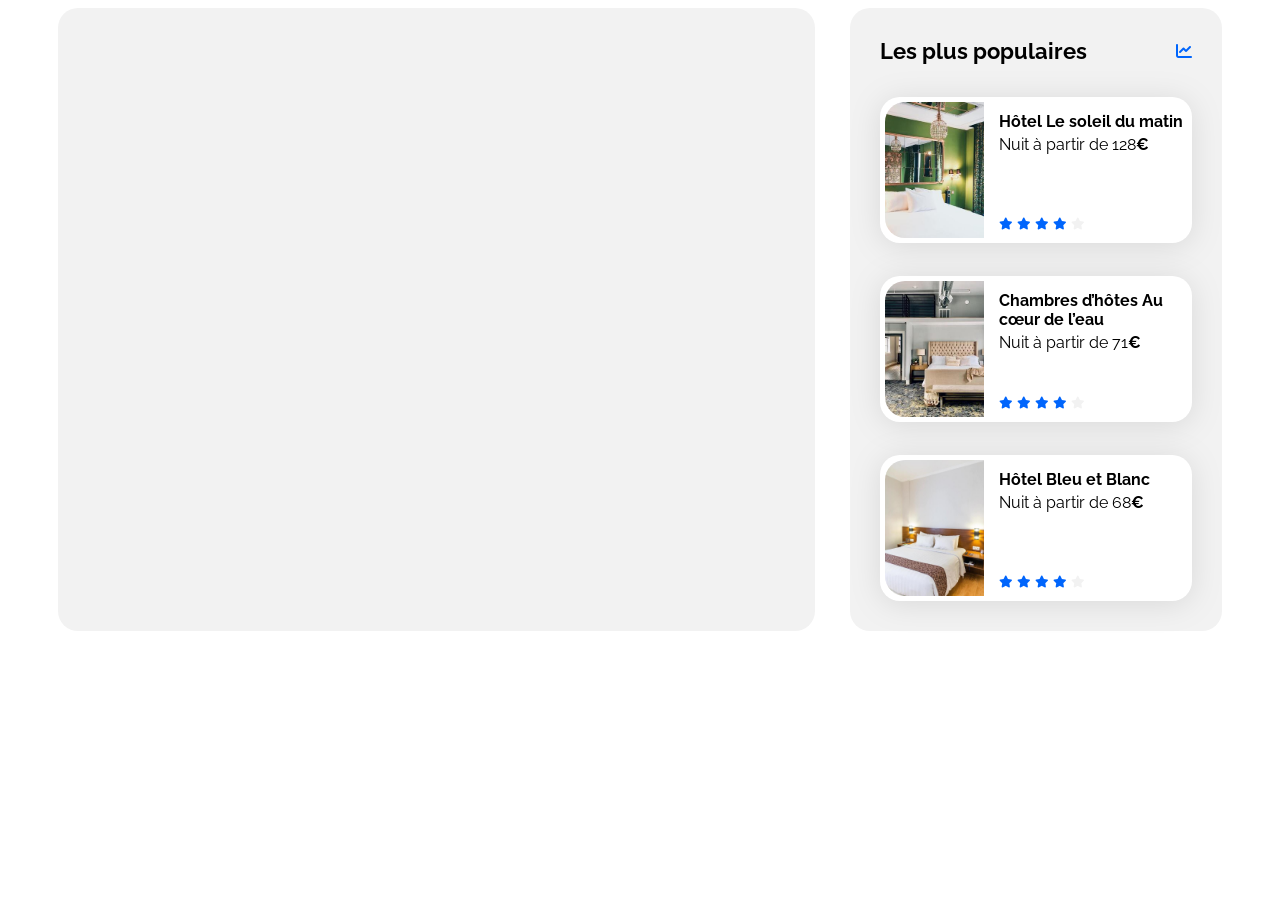
==== index.html @ f6f57bc3 "Premier commit booki" ====
<!DOCTYPE html>
<html lang="fr">

<head>
    <meta charset="UTF-8">
    <meta name="viewport" content="width=device-width, initial-scale=1.0">
    <title>Booki</title>
    <link rel="preconnect" href="https://fonts.googleapis.com">
    <link rel="preconnect" href="https://fonts.gstatic.com" crossorigin>
    <link href="https://fonts.googleapis.com/css2?family=Raleway:wght@400;500;700&display=swap" rel="stylesheet">
    <link rel="stylesheet" href="https://cdnjs.cloudflare.com/ajax/libs/font-awesome/6.2.1/css/all.min.css"
        integrity="sha512-MV7K8+y+gLIBoVD59lQIYicR65iaqukzvf/nwasF0nqhPay5w/9lJmVM2hMDcnK1OnMGCdVK+iQrJ7lzPJQd1w=="
        crossorigin="anonymous" referrerpolicy="no-referrer" />
    <link rel="stylesheet" href="./css/style.css">
</head>

<body>
    <div class="main-container">
        <header></header>
        <main>
            <div class="hebergements-and-populaires">
                <section class="hebergements">

                </section>
                <section class="populaires">
                    <div class="populaires-title">
                        <h2 class="section-title">Les plus populaires</h2>
                        <i class="fa-solid fa-chart-line" aria-hidden="true"></i>
                    </div>
                    <div class="populaires-cards">
                        <a href="#">
                            <article class="card">
                                <img src="./images/hebergements/emile-guillemot.jpg" alt="Image de la chambre d'hôtel montrant un lit">
                                <div class="card-content">
                                    <div class="card-txt">
                                        <h3 class="card-title">Hôtel Le soleil du matin</h3>
                                        <p class="card-subtitle">Nuit à partir de 128<span class="euro">€</span></p>
                                    </div>
                                    <div class="card-rating">
                                        <i class="fa-xs fa-solid fa-star" aria-hidden="true"></i>
                                        <i class="fa-xs fa-solid fa-star" aria-hidden="true"></i>
                                        <i class="fa-xs fa-solid fa-star" aria-hidden="true"></i>
                                        <i class="fa-xs fa-solid fa-star" aria-hidden="true"></i>
                                        <i class="fa-xs fa-solid fa-star neutral-star" aria-hidden="true"></i>
                                        <span class="sr-only">Note de 4 sur 5</span>
                                    </div>
                                </div>
                            </article>
                        </a>
                        <a href="#">
                            <article class="card">
                                <img src="./images/hebergements/aw-creative.jpg" alt="Image de la chambre d'hôtel montrant un lit">
                                <div class="card-content">
                                    <div class="card-txt">
                                        <h3 class="card-title">Chambres d’hôtes Au cœur de l’eau</h3>
                                        <p class="card-subtitle">Nuit à partir de 71<span class="euro">€</span></p>
                                    </div>
                                    <div class="card-rating">
                                        <i class="fa-xs fa-solid fa-star" aria-hidden="true"></i>
                                        <i class="fa-xs fa-solid fa-star" aria-hidden="true"></i>
                                        <i class="fa-xs fa-solid fa-star" aria-hidden="true"></i>
                                        <i class="fa-xs fa-solid fa-star" aria-hidden="true"></i>
                                        <i class="fa-xs fa-solid fa-star neutral-star" aria-hidden="true"></i>
                                        <span class="sr-only">Note de 4 sur 5</span>
                                    </div>
                                </div>
                            </article>
                        </a>
                        <a href="#">
                            <article class="card">
                                <img src="./images/hebergements/febrian-zakaria2.jpg" alt="Image de la chambre d'hôtel montrant un lit">
                                <div class="card-content">
                                    <div class="card-txt">
                                        <h3 class="card-title">Hôtel Bleu et Blanc</h3>
                                        <p class="card-subtitle">Nuit à partir de 68<span class="euro">€</span></p>
                                    </div>
                                    <div class="card-rating">
                                        <i class="fa-xs fa-solid fa-star" aria-hidden="true"></i>
                                        <i class="fa-xs fa-solid fa-star" aria-hidden="true"></i>
                                        <i class="fa-xs fa-solid fa-star" aria-hidden="true"></i>
                                        <i class="fa-xs fa-solid fa-star" aria-hidden="true"></i>
                                        <i class="fa-xs fa-solid fa-star neutral-star" aria-hidden="true"></i>
                                        <span class="sr-only">Note de 4 sur 5</span>
                                    </div>
                                </div>
                            </article>
                        </a>
                    </div>
                </section>
            </div>
        </main>
        <footer></footer>
    </div>
</body>

</html>
---- css/style.css ----
/****** General ***********/
* {
    font-family: 'Raleway', sans-serif;
}

:root {
    --main-color: #0065FC;
    --main-bg-color: #F2F2F2;
    --filter-bg-color: #DEEBFF;
}

.fa-solid {
    color: var(--main-color);
}

body {
    display: flex;
    justify-content: center;
}

.main-container {
    width: 100%;
    max-width: 1440px;
    padding: 0 50px;
    box-sizing: border-box;
}

a {
    color: inherit;
    text-decoration: none;
}

.section-title {
    margin: 0;
    font-size: 22px;
}

.card {
    background-color: white;
    border-radius: 20px;
    padding: 5px;
    filter: drop-shadow(0px 3px 15px rgba(0, 0, 0, 0.1));
}

.card img {
    object-fit: cover;
}

.card-title {
    font-size: 16px;
}

.euro {
    font-weight: 700;
}

.neutral-star {
    color: var(--main-bg-color)
}

/****** Hebergements And Populaires ***********/
.hebergements-and-populaires {
    display: flex;
    justify-content: space-between;
}

.hebergements-and-populaires section {
    background-color: var(--main-bg-color);
    border-radius: 20px;
    padding: 30px;
    box-sizing: border-box;
}

/****** Hebergements ***********/
.hebergements {
    width: 65%;
}

/****** Populaires ***********/
.populaires {
    width: 32%;
}

.populaires-title {
    display: flex;
    justify-content: space-between;
    align-items: center;
}

.populaires-cards .card {
    display: flex;
    margin-top: 33px;
}

.populaires-cards img {
    width: 33%;
    height: 136px;
    border-top-left-radius: 20px;
    border-bottom-left-radius: 20px;
}

.populaires-cards .card-content {
    width: 67%;
    padding-left: 15px;
    display: flex;
    flex-direction: column;
    justify-content: space-between;
    box-sizing: border-box;
}

.populaires-cards .card-title {
    margin-top: 10px;
    margin-bottom: 4px;
}

.populaires-cards .card-subtitle {
    margin: 0;
}

.populaires-cards .card-rating {
    margin-bottom: 5px;
}




/* Le code ci-dessous correspond à la version responsive uniquement */

/****** Media queries ***********/
/* Medium devices (tablets, less/equal than 1024px) */
@media (max-width: 1024px) {
    .hebergements-and-populaires {
        flex-direction: column;
    }

    .hebergements {
        width: 100%;
    }

    .populaires {
        width: 100%;
        margin-top: 50px;
    }

    .populaires-cards {
        display: flex;
        flex-direction: row;
        justify-content: space-between;
    }

    .populaires-cards a {
        width: 30%;
    }

    .populaires-cards .card-title {
        font-size: 14px;
    }

    .populaires-cards .card-subtitle {
        font-size: 13px;
    }
}

/* Small devices (phones, less than 768px) */
@media (max-width: 767.98px) {
    /* ... */
}
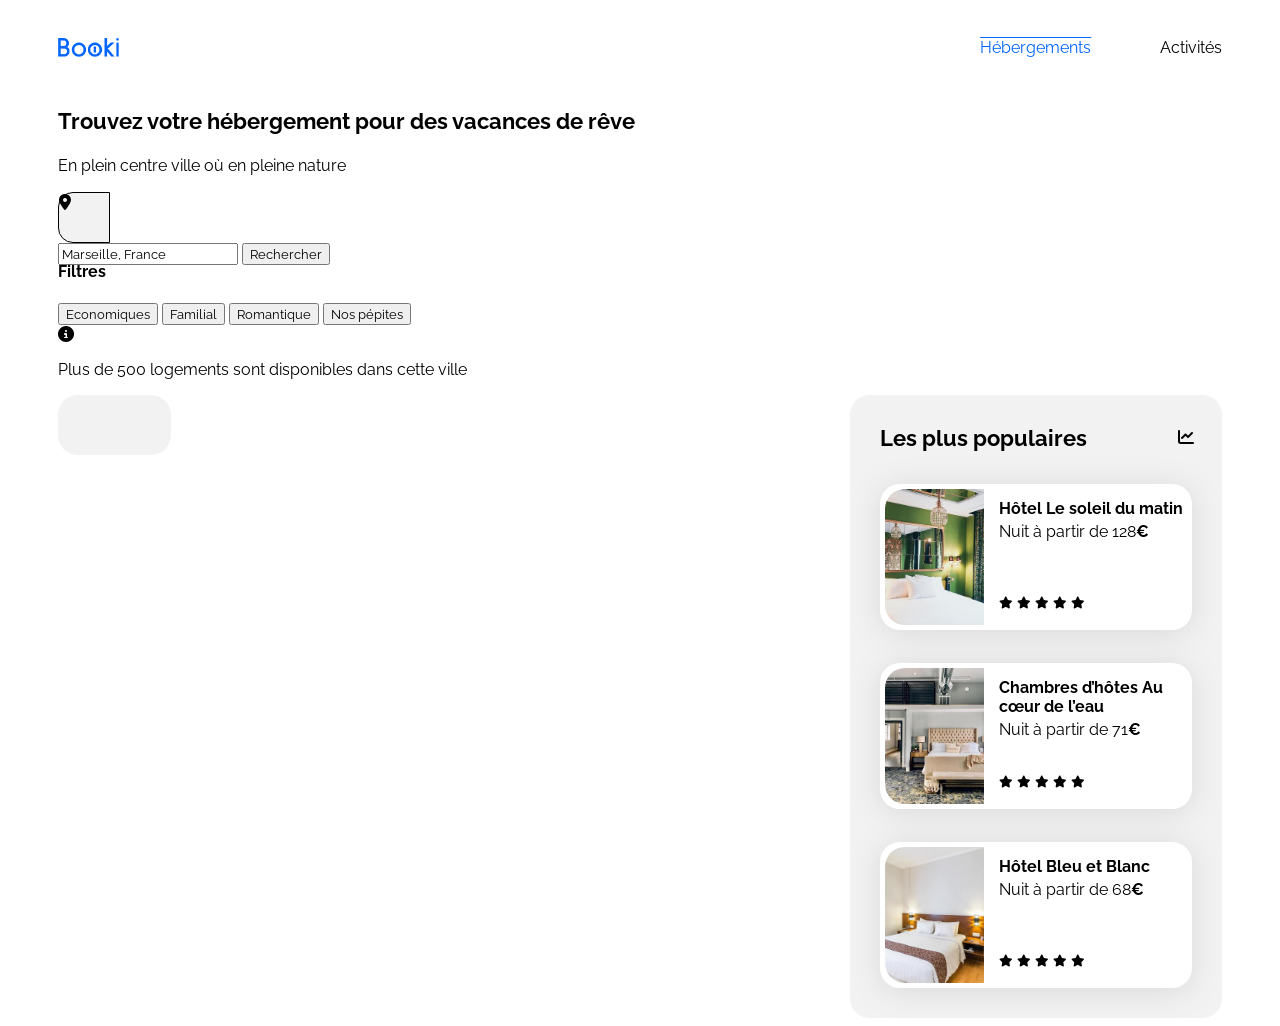
==== commit d3551cb4: "mise en place du header" ====
--- a/index.html
+++ b/index.html
@@ -5,6 +5,7 @@
     <meta charset="UTF-8">
     <meta name="viewport" content="width=device-width, initial-scale=1.0">
     <title>Booki</title>
+    <link href="projet-booki/style.css" rel="stylesheet" />
     <link rel="preconnect" href="https://fonts.googleapis.com">
     <link rel="preconnect" href="https://fonts.gstatic.com" crossorigin>
     <link href="https://fonts.googleapis.com/css2?family=Raleway:wght@400;500;700&display=swap" rel="stylesheet">
@@ -13,10 +14,35 @@
         crossorigin="anonymous" referrerpolicy="no-referrer" />
     <link rel="stylesheet" href="./css/style.css">
 </head>
-
 <body>
     <div class="main-container">
-        <header></header>
+        <header class="header">
+            <img src="images/logo/Booki.png" alt="logo Booki" class="logo-header">
+        <div class="lien-header">
+            <a href="#" class="hebergements">Hébergements</a>
+            <a href="#" class="activites">Activités</a>
+        </div>
+        </header>
+        <h3 class="titre-logo">Trouvez votre hébergement pour des vacances de rêve</h3>
+        <p class="centre-ville">En plein centre ville où en pleine nature</p>
+    <div class="recherche">
+        <div class="logo-recherche">
+            <i class="fa-solid fa-location-dot"></i>
+        </div>
+       <input type="text" name="Marseille, France" id="marseille" value="Marseille, France">
+       <input type="submit" value="Rechercher">
+    </div>
+    <div>
+        <h4>Filtres</h4>
+        <button type="button">Economiques</button>
+        <button type="button">Familial</button>
+        <button type="button">Romantique</button>
+        <button type="button">Nos pépites</button>
+    </div>
+    <div>
+        <i class="fa fa-info-circle" aria-hidden="true"></i>
+        <p>Plus de 500 logements sont disponibles dans cette ville</p>
+    </div>
         <main>
             <div class="hebergements-and-populaires">
                 <section class="hebergements">
--- a/css/style.css
+++ b/css/style.css
@@ -2,68 +2,55 @@
 * {
     font-family: 'Raleway', sans-serif;
 }
-
 :root {
     --main-color: #0065FC;
     --main-bg-color: #F2F2F2;
     --filter-bg-color: #DEEBFF;
 }
-
 .fa-solid {
     color: var(--main-color);
 }
-
 body {
     display: flex;
     justify-content: center;
 }
-
 .main-container {
     width: 100%;
     max-width: 1440px;
     padding: 0 50px;
     box-sizing: border-box;
 }
-
 a {
     color: inherit;
     text-decoration: none;
 }
-
 .section-title {
     margin: 0;
     font-size: 22px;
 }
-
 .card {
     background-color: white;
     border-radius: 20px;
     padding: 5px;
     filter: drop-shadow(0px 3px 15px rgba(0, 0, 0, 0.1));
 }
-
 .card img {
     object-fit: cover;
 }
-
 .card-title {
     font-size: 16px;
 }
-
 .euro {
     font-weight: 700;
 }
-
 .neutral-star {
     color: var(--main-bg-color)
 }
-
 /****** Hebergements And Populaires ***********/
 .hebergements-and-populaires {
     display: flex;
     justify-content: space-between;
 }
-
 .hebergements-and-populaires section {
     background-color: var(--main-bg-color);
     border-radius: 20px;
@@ -79,26 +66,21 @@
 /****** Populaires ***********/
 .populaires {
     width: 32%;
-}
-
-.populaires-title {
+}.populaires-title {
     display: flex;
     justify-content: space-between;
     align-items: center;
 }
-
 .populaires-cards .card {
     display: flex;
     margin-top: 33px;
 }
-
 .populaires-cards img {
     width: 33%;
     height: 136px;
     border-top-left-radius: 20px;
     border-bottom-left-radius: 20px;
 }
-
 .populaires-cards .card-content {
     width: 67%;
     padding-left: 15px;
@@ -107,22 +89,16 @@
     justify-content: space-between;
     box-sizing: border-box;
 }
-
 .populaires-cards .card-title {
     margin-top: 10px;
     margin-bottom: 4px;
 }
-
 .populaires-cards .card-subtitle {
     margin: 0;
 }
-
 .populaires-cards .card-rating {
     margin-bottom: 5px;
 }
-
-
-
 
 /* Le code ci-dessous correspond à la version responsive uniquement */
 
@@ -132,30 +108,24 @@
     .hebergements-and-populaires {
         flex-direction: column;
     }
-
     .hebergements {
         width: 100%;
     }
-
     .populaires {
         width: 100%;
         margin-top: 50px;
     }
-
     .populaires-cards {
         display: flex;
         flex-direction: row;
         justify-content: space-between;
     }
-
     .populaires-cards a {
         width: 30%;
     }
-
     .populaires-cards .card-title {
         font-size: 14px;
     }
-
     .populaires-cards .card-subtitle {
         font-size: 13px;
     }
@@ -164,4 +134,113 @@
 /* Small devices (phones, less than 768px) */
 @media (max-width: 767.98px) {
     /* ... */
+}
+
+
+
+
+/* CODE ISMA */
+/* CODE ISMA */
+/* CODE ISMA */
+/* CODE ISMA */
+/* CODE ISMA */
+/* CODE ISMA */
+/* CODE ISMA */
+
+
+
+
+.img-booki {
+    height: 79px;
+    width: 171px;
+    padding: 30px 50px; /* Le padding est correct */
+}
+
+.logo-header {
+    height: 19px;
+    width: 61.09px;
+    display: flex;
+    justify-content: left; /* Ceci fonctionne, mais Flexbox serait mieux pour gérer la mise en page */
+}
+
+.lien-header {
+    width: 244px;
+    height: 35px;
+    display: flex; /* Correction de flexbox à flex */
+    gap: 68px;
+    justify-content: space-around; /* Espace égal autour des éléments */
+    align-items: center; /* Centrer les éléments verticalement */
+}
+
+.hebergements {
+    width: 113px;
+    height: 35px;
+    font-family: 'Raleway', sans-serif;
+    font-size: 16px;
+    text-align: center;
+    color: #0065FC;
+    display: flex; /* Correction de flexbox à flex */
+    justify-content: flex-end; /* Aligner à la fin si besoin */
+    align-items: center; /* Centrer verticalement */
+    text-decoration: overline ;
+    border-top-color: (0, 101, 252, 1);
+}
+
+.header {
+    width: 100%; /* Utiliser 100% pour qu'il prenne toute la largeur */
+    max-width: 1440px; /* Fixer une largeur maximale si nécessaire */
+    height: 79px;
+    display: flex; /* Utiliser flex pour organiser les éléments à l'intérieur */
+    justify-content: space-between; /* Espacer les éléments à gauche et à droite */
+    align-items: center;
+}
+
+.titre-logo {
+    max-width: 1340px;
+    height: 26px;
+    font-family: 'Raleway', sans-serif;
+    font-size: 22px;
+    line-height: 25.83px;
+}
+
+.centre-ville {
+    max-width: 1340px;
+    height: 19px;
+    font-family: 'Raleway', sans-serif;
+    font-size: 16px;
+    line-height: 18.78px;
+}
+
+.recherche {
+    width: 377px;
+    height: 49px;
+    border-radius: 15px;
+    border: 1px;
+    gap: 24px;
+}
+
+.marseille {
+    width: 147px;
+    height: 21px;
+    font-size: 18px;
+    line-height: 21.13px;
+    align-content: center;
+}
+
+.logo-recherche {
+    width: 50px;
+    height: 49px;
+    border-top-left-radius: 15px;
+    border-bottom-left-radius: 15px;
+    border: 1px solid;
+    background-color: #F2F2F2;
+}
+
+.fa-solid {
+    color: black;
+    width: 14px;
+    height: 18px;
+    top: 15px;
+    left: 18px;
+    
 }
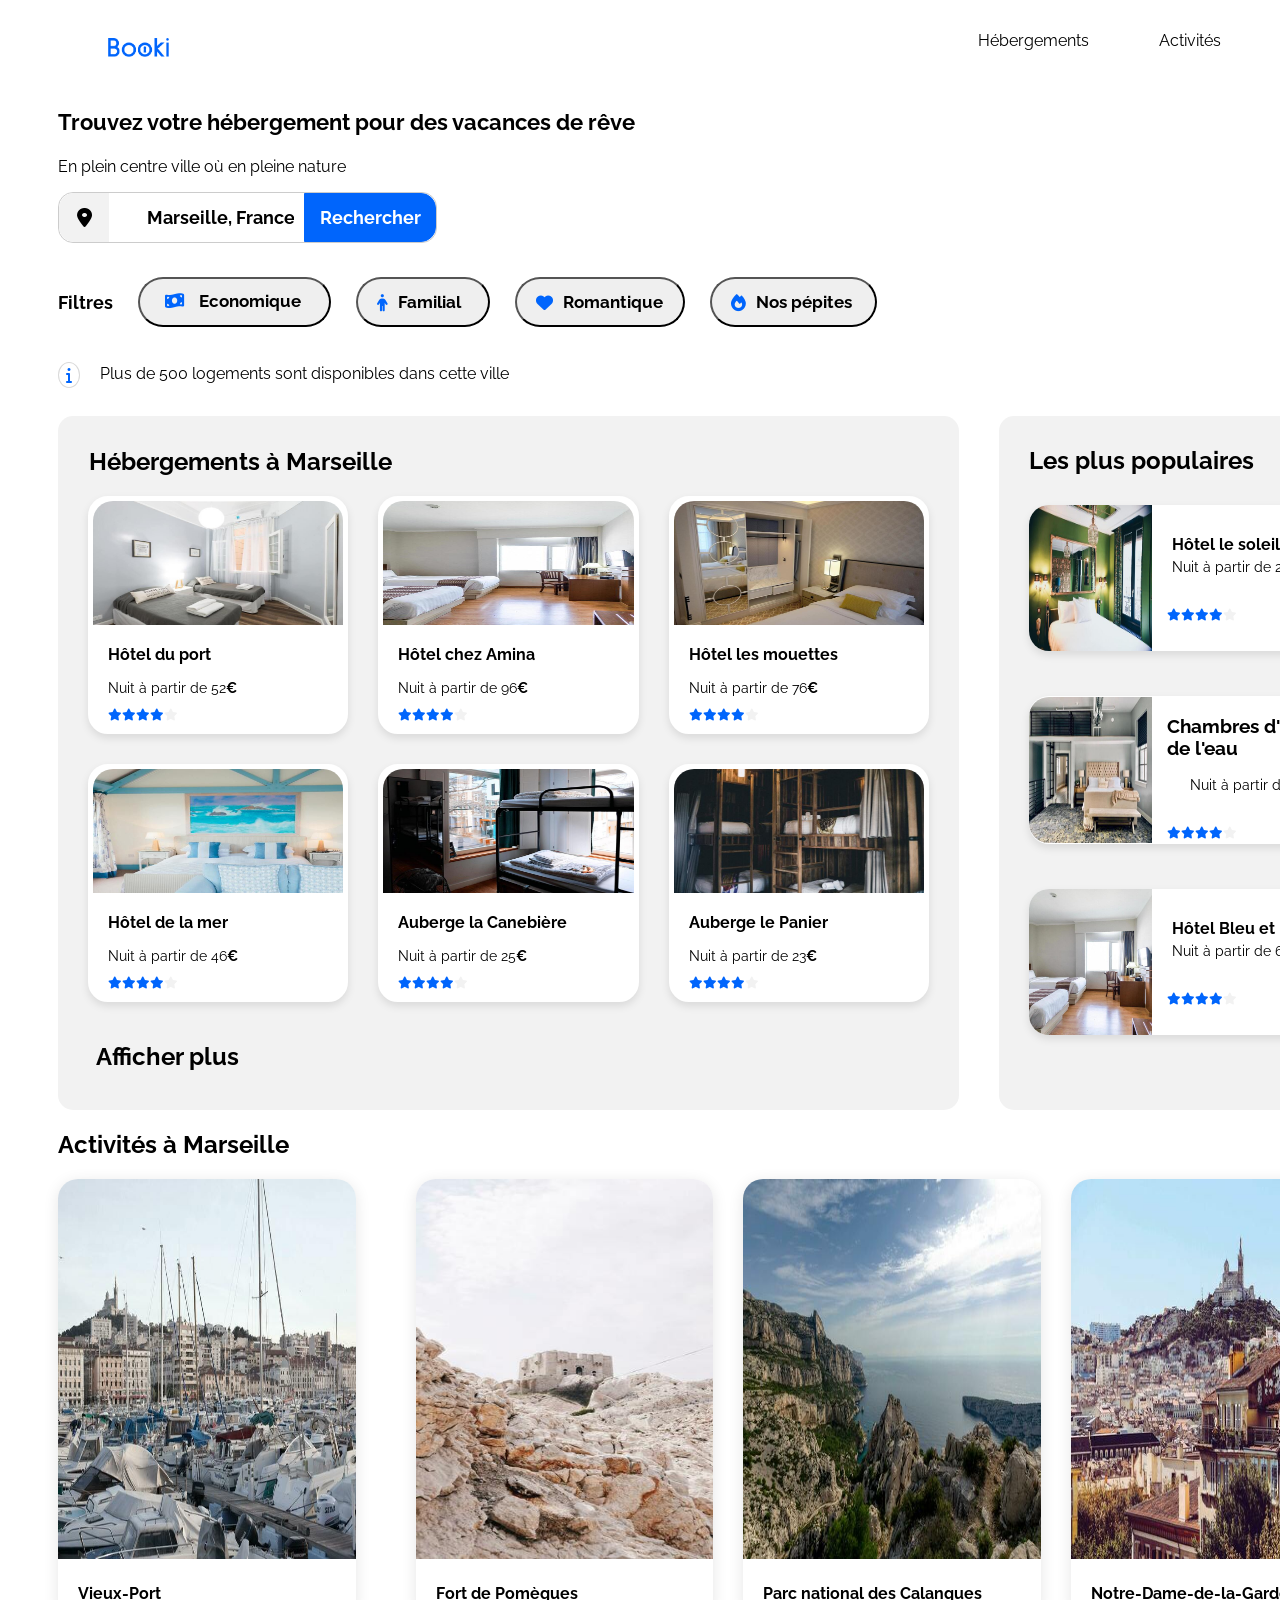
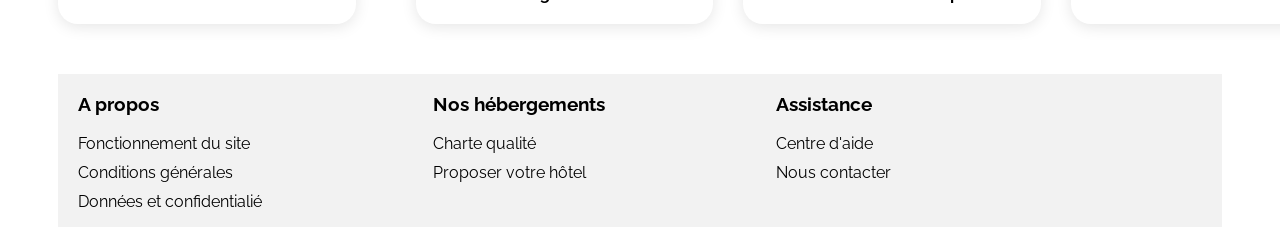
==== commit 7971395f: "Version finale du projet Booki" ====
--- a/index.html
+++ b/index.html
@@ -5,118 +5,343 @@
     <meta charset="UTF-8">
     <meta name="viewport" content="width=device-width, initial-scale=1.0">
     <title>Booki</title>
-    <link href="projet-booki/style.css" rel="stylesheet" />
+    <link href="projet-booki/style.css" rel="stylesheet">
     <link rel="preconnect" href="https://fonts.googleapis.com">
     <link rel="preconnect" href="https://fonts.gstatic.com" crossorigin>
     <link href="https://fonts.googleapis.com/css2?family=Raleway:wght@400;500;700&display=swap" rel="stylesheet">
     <link rel="stylesheet" href="https://cdnjs.cloudflare.com/ajax/libs/font-awesome/6.2.1/css/all.min.css"
         integrity="sha512-MV7K8+y+gLIBoVD59lQIYicR65iaqukzvf/nwasF0nqhPay5w/9lJmVM2hMDcnK1OnMGCdVK+iQrJ7lzPJQd1w=="
-        crossorigin="anonymous" referrerpolicy="no-referrer" />
+        crossorigin="anonymous" referrerpolicy="no-referrer">
     <link rel="stylesheet" href="./css/style.css">
 </head>
-<body>
+
+<body class="body">
     <div class="main-container">
         <header class="header">
             <img src="images/logo/Booki.png" alt="logo Booki" class="logo-header">
-        <div class="lien-header">
-            <a href="#" class="hebergements">Hébergements</a>
-            <a href="#" class="activites">Activités</a>
-        </div>
+            <div class="lien-header">
+                <div class="link">
+                    <a href="#hebergement" class="hebergements">Hébergements</a>
+                </div>
+                <div class="link">
+                    <a href="#activite" class="activites">Activités</a>
+                </div>
+            </div>
         </header>
-        <h3 class="titre-logo">Trouvez votre hébergement pour des vacances de rêve</h3>
-        <p class="centre-ville">En plein centre ville où en pleine nature</p>
-    <div class="recherche">
-        <div class="logo-recherche">
-            <i class="fa-solid fa-location-dot"></i>
-        </div>
-       <input type="text" name="Marseille, France" id="marseille" value="Marseille, France">
-       <input type="submit" value="Rechercher">
+        <div class="hebergement-recherche">
+            <h3 class="titre-logo">Trouvez votre hébergement pour des vacances de rêve</h3>
+            <p class="centre-ville">En plein centre ville où en pleine nature</p>
+            <div class="full-recherche">
+                <div class="logo-recherche">
+                    <i class="fa-solid fa-location-dot"></i>
+                </div>
+                <form action="#" method="get" class="form-recherche">
+                    <input type="text" name="marseille" id="marseille" placeholder="Marseille, France"
+                        class="button-marseille">
+                    <input type="submit" value="Rechercher" class="button-recherche">
+                    <div class="search-container">
+                        <button class="button-recherche-mobile">
+                            <i class="fa fa-magnifying-glass"></i>
+                        </button>
+                    </div>
+                </form>
+            </div>
+            <div class="full-filtres">
+                <h4 class="filtres">Filtres</h4>
+                <div class="filtres-media">
+                    <button type="button" class="economique"><span class="eco">
+                            <i class="fa-solid fa-money-bill-wave"></i>Economique</span>
+                    </button>
+                    <button type="button" class="familial"><span class="famille">
+                            <i class="fa-solid fa-person"></i> Familial</span>
+                    </button>
+                    <button type="button" class="romantique"><span class="rom">
+                            <i class="fa-solid fa-heart"></i>Romantique</span>
+                    </button>
+                    <button type="button" class="pepites"><span class="pep">
+                            <i class="fa-solid fa-fire"></i>Nos pépites</span>
+                    </button>
+                </div>
+            </div>
+            <div class="full-logement">
+                <div class="info"><i class="fa fa-info" aria-hidden="true"></i>
+                </div>
+                <div class="logement">
+                    <p>Plus de 500 logements sont disponibles dans cette ville</p>
+                </div>
+            </div>
+        </div>
+        <div class="hebergement-populaire">
+            <div class="full-hebergement-carre">
+                <h2 class="hebergement-title">Hébergements à Marseille</h2>
+                <div class="card-desktop">
+                    <a href="#">
+                        <div class="carte-blanche">
+                            <img src="./images/hebergements/fred-kleber.jpg"
+                                alt="Image de la chambre d'hôtel montrant un lit" class="images">
+                            <div class="card-content">
+                                <div class="card-txt">
+                                    <h3 class="card-title">Hôtel du port</h3>
+                                    <p class="card-subtitle">Nuit à partir de 52<span class="euro">€</span></p>
+                                </div>
+                                <div class="card-rating">
+                                    <i class="fa-xs fa-solid fa-star" aria-hidden="true"></i>
+                                    <i class="fa-xs fa-solid fa-star" aria-hidden="true"></i>
+                                    <i class="fa-xs fa-solid fa-star" aria-hidden="true"></i>
+                                    <i class="fa-xs fa-solid fa-star" aria-hidden="true"></i>
+                                    <i class="fa-xs fa-solid fa-star neutral-star" aria-hidden="true"></i>
+                                    <span class="sr-only">Note de 4 sur 5</span>
+                                </div>
+                            </div>
+                        </div>
+                    </a>
+                    <a href="#">
+                        <div class="carte-blanche">
+                            <img src="./images/hebergements/febrian-zakaria.jpg"
+                                alt="Image de la chambre d'hôtel montrant un lit" class="images">
+                            <div class="card-content">
+                                <div class="card-txt">
+                                    <h3 class="card-title">Hôtel chez Amina</h3>
+                                    <p class="card-subtitle">Nuit à partir de 96<span class="euro">€</span></p>
+                                </div>
+                                <div class="card-rating">
+                                    <i class="fa-xs fa-solid fa-star" aria-hidden="true"></i>
+                                    <i class="fa-xs fa-solid fa-star" aria-hidden="true"></i>
+                                    <i class="fa-xs fa-solid fa-star" aria-hidden="true"></i>
+                                    <i class="fa-xs fa-solid fa-star" aria-hidden="true"></i>
+                                    <i class="fa-xs fa-solid fa-star neutral-star" aria-hidden="true"></i>
+                                    <span class="sr-only">Note de 4 sur 5</span>
+                                </div>
+                            </div>
+                        </div>
+                    </a>
+                    <a href="#">
+                        <div class="carte-blanche">
+                            <img src="./images/hebergements/reisetopia.jpg"
+                                alt="Image de la chambre d'hôtel montrant un lit" class="images">
+                            <div class="card-content">
+                                <div class="card-txt">
+                                    <h3 class="card-title">Hôtel les mouettes</h3>
+                                    <p class="card-subtitle">Nuit à partir de 76<span class="euro">€</span></p>
+                                </div>
+                                <div class="card-rating">
+                                    <i class="fa-xs fa-solid fa-star" aria-hidden="true"></i>
+                                    <i class="fa-xs fa-solid fa-star" aria-hidden="true"></i>
+                                    <i class="fa-xs fa-solid fa-star" aria-hidden="true"></i>
+                                    <i class="fa-xs fa-solid fa-star" aria-hidden="true"></i>
+                                    <i class="fa-xs fa-solid fa-star neutral-star" aria-hidden="true"></i>
+                                    <span class="sr-only">Note de 4 sur 5</span>
+                                </div>
+                            </div>
+                        </div>
+                    </a>
+                    <a href="#">
+                        <div class="carte-blanche">
+                            <img src="./images/hebergements/annie-spratt.jpg"
+                                alt="Image de la chambre d'hôtel montrant un lit" class="images">
+                            <div class="card-content">
+                                <div class="card-txt">
+                                    <h3 class="card-title">Hôtel de la mer</h3>
+                                    <p class="card-subtitle">Nuit à partir de 46<span class="euro">€</span></p>
+                                </div>
+                                <div class="card-rating">
+                                    <i class="fa-xs fa-solid fa-star" aria-hidden="true"></i>
+                                    <i class="fa-xs fa-solid fa-star" aria-hidden="true"></i>
+                                    <i class="fa-xs fa-solid fa-star" aria-hidden="true"></i>
+                                    <i class="fa-xs fa-solid fa-star" aria-hidden="true"></i>
+                                    <i class="fa-xs fa-solid fa-star neutral-star" aria-hidden="true"></i>
+                                    <span class="sr-only">Note de 4 sur 5</span>
+                                </div>
+                            </div>
+                        </div>
+                    </a>
+                    <a href="#">
+                        <div class="carte-blanche">
+                            <img src="./images/hebergements/marcus-loke.jpg"
+                                alt="Image de la chambre d'hôtel montrant un lit" class="images">
+                            <div class="card-content">
+                                <div class="card-txt">
+                                    <h3 class="card-title">Auberge la Canebière</h3>
+                                    <p class="card-subtitle">Nuit à partir de 25<span class="euro">€</span></p>
+                                </div>
+                                <div class="card-rating">
+                                    <i class="fa-xs fa-solid fa-star" aria-hidden="true"></i>
+                                    <i class="fa-xs fa-solid fa-star" aria-hidden="true"></i>
+                                    <i class="fa-xs fa-solid fa-star" aria-hidden="true"></i>
+                                    <i class="fa-xs fa-solid fa-star" aria-hidden="true"></i>
+                                    <i class="fa-xs fa-solid fa-star neutral-star" aria-hidden="true"></i>
+                                    <span class="sr-only">Note de 4 sur 5</span>
+                                </div>
+                            </div>
+                        </div>
+                    </a>
+                    <a href="#">
+                        <div class="carte-blanche">
+                            <img src="./images/hebergements/nicate-lee.jpg"
+                                alt="Image de la chambre d'hôtel montrant un lit" class="images">
+                            <div class="card-content">
+                                <div class="card-txt">
+                                    <h3 class="card-title">Auberge le Panier</h3>
+                                    <p class="card-subtitle">Nuit à partir de 23<span class="euro">€</span></p>
+                                </div>
+                                <div class="card-rating">
+                                    <i class="fa-xs fa-solid fa-star" aria-hidden="true"></i>
+                                    <i class="fa-xs fa-solid fa-star" aria-hidden="true"></i>
+                                    <i class="fa-xs fa-solid fa-star" aria-hidden="true"></i>
+                                    <i class="fa-xs fa-solid fa-star" aria-hidden="true"></i>
+                                    <i class="fa-xs fa-solid fa-star neutral-star" aria-hidden="true"></i>
+                                    <span class="sr-only">Note de 4 sur 5</span>
+                                </div>
+                            </div>
+                        </div>
+                    </a>
+                </div>
+                <h2 class="afficher-plus">Afficher plus</h2>
+            </div>
+            <aside class="aside-info">
+                <div class="chart-line-aside">
+                    <h1 class="populaires-aside">Les plus populaires</h1>
+                    <div class="chart">
+                        <i class="fa-solid fa-chart-line"></i>
+                    </div>
+                </div>
+                <a href="#">
+                    <div class="full-carte-aside">
+                        <div class="carte-blanche-aside">
+                            <img src="./images/hebergements/emile-guillemot.jpg"
+                                alt="Image de la chambre d'hôtel montrant un lit" class="images-aside">
+                            <div class="card-content-aside">
+                                <div class="card-txt-aside">
+                                    <h3 class="card-title-aside">Hôtel le soleil du matin</h3>
+                                    <p class="card-subtitle-aside">Nuit à partir de 25<span class="euro">€</span></p>
+                                </div>
+                                <div class="card-rating-aside">
+                                    <i class="fa-xs fa-solid fa-star" aria-hidden="true"></i>
+                                    <i class="fa-xs fa-solid fa-star" aria-hidden="true"></i>
+                                    <i class="fa-xs fa-solid fa-star" aria-hidden="true"></i>
+                                    <i class="fa-xs fa-solid fa-star" aria-hidden="true"></i>
+                                    <i class="fa-xs fa-solid fa-star neutral-star" aria-hidden="true"></i>
+                                    <span class="sr-only">Note de 4 sur 5</span>
+                                </div>
+                            </div>
+                        </div>
+
+                </a>
+                <a href="#">
+                    <div class="full-carte-aside">
+                        <div class="carte-blanche-aside">
+                            <img src="./images/hebergements/aw-creative.jpg"
+                                alt="Image de la chambre d'hôtel montrant un lit" class="images-aside">
+                            <div class="card-content-aside">
+                                <div class="card-txt-aside">
+                                    <h3 class="card-title-aside-coeur">Chambres d'hôtes Au coeur de l'eau</h3>
+                                    <p class="card-subtitle-aside">Nuit à partir de 71<span class="euro">€</span></p>
+                                </div>
+                                <div class="card-rating-aside">
+                                    <i class="fa-xs fa-solid fa-star" aria-hidden="true"></i>
+                                    <i class="fa-xs fa-solid fa-star" aria-hidden="true"></i>
+                                    <i class="fa-xs fa-solid fa-star" aria-hidden="true"></i>
+                                    <i class="fa-xs fa-solid fa-star" aria-hidden="true"></i>
+                                    <i class="fa-xs fa-solid fa-star neutral-star" aria-hidden="true"></i>
+                                    <span class="sr-only">Note de 4 sur 5</span>
+                                </div>
+                            </div>
+                        </div>
+                    </div>
+                </a>
+                <a href="#">
+                    <div class="full-carte-aside">
+                        <div class="carte-blanche-aside">
+                            <img src="./images/hebergements/febrian-zakaria.jpg"
+                                alt="Image de la chambre d'hôtel montrant un lit" class="images-aside">
+                            <div class="card-content-aside">
+                                <div class="card-txt-aside">
+                                    <h3 class="card-title-aside">Hôtel Bleu et Blanc</h3>
+                                    <p class="card-subtitle-aside">Nuit à partir de 68<span class="euro">€</span></p>
+                                </div>
+                                <div class="card-rating-aside">
+                                    <i class="fa-xs fa-solid fa-star" aria-hidden="true"></i>
+                                    <i class="fa-xs fa-solid fa-star" aria-hidden="true"></i>
+                                    <i class="fa-xs fa-solid fa-star" aria-hidden="true"></i>
+                                    <i class="fa-xs fa-solid fa-star" aria-hidden="true"></i>
+                                    <i class="fa-xs fa-solid fa-star neutral-star" aria-hidden="true"></i>
+                                    <span class="sr-only">Note de 4 sur 5</span>
+                                </div>
+                            </div>
+                        </div>
+                    </div>
+                </a>
+            </aside>
+
+        </div>
+        <div class="activite-marseille-titre">
+            <h2 id="activite" class="titre-activite-marseille">Activités à Marseille</h2>
+            <div class="full-activite-marseille">
+                <a href="#">
+                    <div class="card-activite">
+                        <img src="./images/activites/reno-laithienne.jpg" alt="images du Vieux Port de Marseille"
+                            class="img-activite-marseille">
+                        <div class="full-titre-activite">
+                            <h3 class="activite-titre">Vieux-Port</h3>
+                        </div>
+                    </div>
+                </a>
+                <a href="#">
+                    <div class="card-activite">
+                        <img src="./images/activites/paul-hermann.jpg" alt="images du Fort de Pomègues"
+                            class="img-activite-marseille">
+                        <div class="full-titre-activite">
+                            <h3 class="activite-titre">Fort de Pomègues</h3>
+                        </div>
+
+                </a>
+            </div>
+            <a href="#">
+                <div class="card-activite">
+                    <img src="./images/activites/kilyan-sockalingum.jpg" alt="images du Parc national des Calanques"
+                        class="img-activite-marseille">
+                    <div class="full-titre-activite">
+                        <h3 class="activite-titre">Parc national des Calanques</h3>
+                    </div>
+                </div>
+            </a>
+            <a href="#">
+                <div class="card-activite">
+                    <img src="./images/activites/florian-wehde.jpg" alt="images de Notre-Dame-de-la-Garde"
+                        class="img-activite-marseille">
+                    <div class="full-titre-activite">
+                        <h3 class="activite-titre">Notre-Dame-de-la-Garde</h3>
+                    </div>
+                </div>
+            </a>
+        </div>
+
+
     </div>
-    <div>
-        <h4>Filtres</h4>
-        <button type="button">Economiques</button>
-        <button type="button">Familial</button>
-        <button type="button">Romantique</button>
-        <button type="button">Nos pépites</button>
-    </div>
-    <div>
-        <i class="fa fa-info-circle" aria-hidden="true"></i>
-        <p>Plus de 500 logements sont disponibles dans cette ville</p>
-    </div>
-        <main>
-            <div class="hebergements-and-populaires">
-                <section class="hebergements">
-
-                </section>
-                <section class="populaires">
-                    <div class="populaires-title">
-                        <h2 class="section-title">Les plus populaires</h2>
-                        <i class="fa-solid fa-chart-line" aria-hidden="true"></i>
-                    </div>
-                    <div class="populaires-cards">
-                        <a href="#">
-                            <article class="card">
-                                <img src="./images/hebergements/emile-guillemot.jpg" alt="Image de la chambre d'hôtel montrant un lit">
-                                <div class="card-content">
-                                    <div class="card-txt">
-                                        <h3 class="card-title">Hôtel Le soleil du matin</h3>
-                                        <p class="card-subtitle">Nuit à partir de 128<span class="euro">€</span></p>
-                                    </div>
-                                    <div class="card-rating">
-                                        <i class="fa-xs fa-solid fa-star" aria-hidden="true"></i>
-                                        <i class="fa-xs fa-solid fa-star" aria-hidden="true"></i>
-                                        <i class="fa-xs fa-solid fa-star" aria-hidden="true"></i>
-                                        <i class="fa-xs fa-solid fa-star" aria-hidden="true"></i>
-                                        <i class="fa-xs fa-solid fa-star neutral-star" aria-hidden="true"></i>
-                                        <span class="sr-only">Note de 4 sur 5</span>
-                                    </div>
-                                </div>
-                            </article>
-                        </a>
-                        <a href="#">
-                            <article class="card">
-                                <img src="./images/hebergements/aw-creative.jpg" alt="Image de la chambre d'hôtel montrant un lit">
-                                <div class="card-content">
-                                    <div class="card-txt">
-                                        <h3 class="card-title">Chambres d’hôtes Au cœur de l’eau</h3>
-                                        <p class="card-subtitle">Nuit à partir de 71<span class="euro">€</span></p>
-                                    </div>
-                                    <div class="card-rating">
-                                        <i class="fa-xs fa-solid fa-star" aria-hidden="true"></i>
-                                        <i class="fa-xs fa-solid fa-star" aria-hidden="true"></i>
-                                        <i class="fa-xs fa-solid fa-star" aria-hidden="true"></i>
-                                        <i class="fa-xs fa-solid fa-star" aria-hidden="true"></i>
-                                        <i class="fa-xs fa-solid fa-star neutral-star" aria-hidden="true"></i>
-                                        <span class="sr-only">Note de 4 sur 5</span>
-                                    </div>
-                                </div>
-                            </article>
-                        </a>
-                        <a href="#">
-                            <article class="card">
-                                <img src="./images/hebergements/febrian-zakaria2.jpg" alt="Image de la chambre d'hôtel montrant un lit">
-                                <div class="card-content">
-                                    <div class="card-txt">
-                                        <h3 class="card-title">Hôtel Bleu et Blanc</h3>
-                                        <p class="card-subtitle">Nuit à partir de 68<span class="euro">€</span></p>
-                                    </div>
-                                    <div class="card-rating">
-                                        <i class="fa-xs fa-solid fa-star" aria-hidden="true"></i>
-                                        <i class="fa-xs fa-solid fa-star" aria-hidden="true"></i>
-                                        <i class="fa-xs fa-solid fa-star" aria-hidden="true"></i>
-                                        <i class="fa-xs fa-solid fa-star" aria-hidden="true"></i>
-                                        <i class="fa-xs fa-solid fa-star neutral-star" aria-hidden="true"></i>
-                                        <span class="sr-only">Note de 4 sur 5</span>
-                                    </div>
-                                </div>
-                            </article>
-                        </a>
-                    </div>
-                </section>
-            </div>
-        </main>
-        <footer></footer>
-    </div>
+    <footer class="footer">
+        <div class="a-propos-footer">
+            <h3 class="titre-a-propos-footer">A propos</h3>
+            <ul class="ma-liste">
+                <li class="fonctionnement">Fonctionnement du site</li>
+                <li class="conditions-generales">Conditions générales</li>
+                <li class="donnees-confidentialite">Données et confidentialié</li>
+            </ul>
+        </div>
+        <div class="hebergement-footer">
+            <h3 class="titre-hebergement-footer">Nos hébergements</h3>
+            <ul class="ma-liste">
+                <li class="charte-qualite">Charte qualité</li>
+                <li class="proposer-hotel">Proposer votre hôtel</li>
+            </ul>
+        </div>
+        <div class="assitance-footer">
+            <h3 class="titre-assistance-footer">Assistance</h3>
+            <ul class="ma-liste">
+                <li class="centre-aide">Centre d'aide</li>
+                <li class="nous-contacter">Nous contacter</li>
+            </ul>
+        </div>
+    </footer>
 </body>
 
 </html>
--- a/css/style.css
+++ b/css/style.css
@@ -16,10 +16,19 @@
 }
 .main-container {
     width: 100%;
-    max-width: 1440px;
-    padding: 0 50px;
+
+    padding-right: 50px;
+    padding-left: 50px;
     box-sizing: border-box;
-}
+    display: flex;
+    flex-direction: column;
+    min-height: 100vh;
+}
+
+.main {
+    flex: 1;
+}
+
 a {
     color: inherit;
     text-decoration: none;
@@ -129,15 +138,8 @@
     .populaires-cards .card-subtitle {
         font-size: 13px;
     }
-}
-
-/* Small devices (phones, less than 768px) */
-@media (max-width: 767.98px) {
-    /* ... */
-}
-
-
-
+
+}
 
 /* CODE ISMA */
 /* CODE ISMA */
@@ -147,29 +149,30 @@
 /* CODE ISMA */
 /* CODE ISMA */
 
-
-
-
 .img-booki {
     height: 79px;
     width: 171px;
-    padding: 30px 50px; /* Le padding est correct */
+    padding: 30px 50px;
 }
 
 .logo-header {
     height: 19px;
     width: 61.09px;
     display: flex;
-    justify-content: left; /* Ceci fonctionne, mais Flexbox serait mieux pour gérer la mise en page */
+    justify-content: left;
+    padding-top: 30px;
+    padding-right: 50px;
+    padding-bottom: 30px;
+    padding-left: 50px;
+    gap: 10px;
 }
 
 .lien-header {
     width: 244px;
-    height: 35px;
-    display: flex; /* Correction de flexbox à flex */
+    display: flex; 
     gap: 68px;
-    justify-content: space-around; /* Espace égal autour des éléments */
-    align-items: center; /* Centrer les éléments verticalement */
+    justify-content: space-around; 
+    align-items: center; 
 }
 
 .hebergements {
@@ -177,54 +180,49 @@
     height: 35px;
     font-family: 'Raleway', sans-serif;
     font-size: 16px;
-    text-align: center;
-    color: #0065FC;
-    display: flex; /* Correction de flexbox à flex */
-    justify-content: flex-end; /* Aligner à la fin si besoin */
-    align-items: center; /* Centrer verticalement */
-    text-decoration: overline ;
-    border-top-color: (0, 101, 252, 1);
-}
-
-.header {
-    width: 100%; /* Utiliser 100% pour qu'il prenne toute la largeur */
-    max-width: 1440px; /* Fixer une largeur maximale si nécessaire */
-    height: 79px;
-    display: flex; /* Utiliser flex pour organiser les éléments à l'intérieur */
-    justify-content: space-between; /* Espacer les éléments à gauche et à droite */
-    align-items: center;
-}
-
-.titre-logo {
-    max-width: 1340px;
-    height: 26px;
-    font-family: 'Raleway', sans-serif;
-    font-size: 22px;
-    line-height: 25.83px;
-}
-
-.centre-ville {
-    max-width: 1340px;
-    height: 19px;
+    display: flex ;
+}
+
+.activites {
+    width: 63px;
+    height: 35px;
     font-family: 'Raleway', sans-serif;
     font-size: 16px;
-    line-height: 18.78px;
-}
-
-.recherche {
+    display: flex;
+}
+
+.link {
+    display: flex;
+    justify-content: space-around;
+    width: 100%;
+    height: 100%;
+    border-top: transparent solid 2px;
+}
+
+.link:hover {
+    border-top : blue solid 2px ;
+    color : #0065FC;
+    display : flex;
+    justify-content: space-around;
+}
+
+.header {
+    display: flex;
+    justify-content: space-between;
+    align-items: center;
+}
+
+.titre-logo {
+    font-size: 22px;
+}
+
+.full-recherche {
     width: 377px;
-    height: 49px;
     border-radius: 15px;
-    border: 1px;
-    gap: 24px;
-}
-
-.marseille {
-    width: 147px;
-    height: 21px;
-    font-size: 18px;
-    line-height: 21.13px;
-    align-content: center;
+    gap: 28px;
+    display: flex;
+    align-items: center;
+    border: 1px solid  #ccc;
 }
 
 .logo-recherche {
@@ -232,15 +230,868 @@
     height: 49px;
     border-top-left-radius: 15px;
     border-bottom-left-radius: 15px;
-    border: 1px solid;
     background-color: #F2F2F2;
-}
-
-.fa-solid {
+    display: flex;
+    align-items: center;
+    justify-content: center;
+}
+
+.button-marseille::placeholder {
+    color: #000000; 
+    opacity: 1; 
+}
+
+.button-marseille {
+    width: 147px;
+    font-size: 18px;
+    align-items: center;
+    padding: 10px;
+    border: none;
+    font-weight: 700;
+}
+
+
+.logo-recherche i {
+    font-size: 20px;
     color: black;
-    width: 14px;
-    height: 18px;
-    top: 15px;
-    left: 18px;
-    
-}+    padding: 10px;
+    display: flex;
+}
+
+.button-recherche {
+    width: 132px;
+    height: 49px;
+    font-size: 18px;
+    border: 1px solid #0065FC;
+    background-color: #0065FC;
+    color: white;
+    border-top-right-radius: 15px;
+    border-bottom-right-radius: 15px;
+    font-weight: 700;
+}
+
+.search-container {
+    display: flex;
+    align-items: center;
+}
+
+.button-recherche-mobile {
+    display: none;
+    background: none;
+    border: none;
+    font-size: 18px;
+}
+
+.form-recherche {
+    display: flex;
+    align-items: center;
+}
+
+.filtres-media {
+    display: flex;
+    align-items: center;
+    gap: 25px;
+}
+
+.full-filtres {
+    gap: 25px;
+    display: flex;
+    align-items: center;
+    padding-top: 25px;
+}
+
+.filtres {
+    font-size: 18px;
+}
+
+.economique {
+    width: 193px;
+    height: 50px;
+    border-radius: 25px;
+    padding: 4px 19px 4px 19px;
+}
+
+.familial {
+    width: 134px;
+    height: 50px;
+    border-radius: 25px;
+    padding: 4px 19px 4px 19px;
+}
+
+.romantique {
+    width: 170px;
+    height: 50px;
+    border-radius: 25px;
+    padding: 4px 19px 4px 19px;
+}
+
+.pepites {
+    width: 167px;
+    height: 50px;
+    border-radius: 25px;
+    padding: 4px 19px 4px 19px;
+}
+
+.economique:hover {
+    background-color : #DEEBFF;
+}
+
+.familial:hover {
+    background-color : #DEEBFF;
+}
+
+.romantique:hover {
+    background-color : #DEEBFF;
+}
+
+.pepites:hover {
+    background-color : #DEEBFF;
+}
+
+.eco {
+    font-weight: 700;
+    font-size: 17px;
+    line-height: 19.96px;
+    display: grid;
+    grid-template-columns: 30px 100px 100px 200px;
+    gap: 10px;
+}
+
+.famille {
+    width: 64px;
+    font-weight: 700;
+    font-size: 17px;
+    display: flex;
+    align-items: center;
+    gap: 10px;
+}
+
+.rom {
+    width: 100px;
+    font-weight: 700;
+    font-size: 17px;
+    display: flex;
+    align-items: center;
+    gap: 10px;
+}
+
+.pep {
+    width: 97px;
+    font-weight: 700;
+    font-size: 17px;
+    display: flex;
+    align-items: center;
+    gap: 10px;
+    white-space: nowrap;
+}
+
+.fa-fire:hover {
+    display: flex;
+    justify-content : space-around;
+}
+
+.fa-fire .fa-money-bill-wave .fa-person .fa-heart {
+    width: 22px;
+    height: 22px;
+    display: flex;
+    justify-content: flex-start;
+}
+
+.logement {
+    width: 1340px;
+    height: 24px;
+    display: flex;
+    align-items: center;
+    margin-bottom: 30px;
+}
+
+.info {
+    border: 1px solid #D9D9D9;
+    color: #0065FC;
+    height: 24px;
+    width: 24px;
+    border-radius: 50%;
+    display: flex;
+    align-items: center;
+    justify-content: center;
+    margin-right: 10px;
+}
+
+.full-logement {
+    gap: 10px;
+    display: flex;
+    padding-top: 25px;
+}
+
+.fa-info-circle {
+    width: 24px;
+    height: 24px;
+    border: 1px solid #D9D9D9;
+    border-radius: 50%;
+    color: #0065FC;
+    display: flex;
+    align-items: center;
+    margin-right: 10px;
+    gap: 10px;
+}
+
+.hebergement-populaire {
+    display: flex;
+    gap: 40px;
+}
+
+.full-hebergement-carre {
+    gap: 40px;
+    border-radius: 15px;
+    background-color: #F2F2F2;
+    padding: 30px;
+}
+
+.card-desktop {
+    gap: 30px;
+    display: grid;
+    grid-template-columns: repeat(3, 1fr);
+    grid-template-rows: repeat(2, 1fr);
+    margin-bottom: 40px;
+}
+
+.hebergement-title {
+    margin: 1px;
+    margin-bottom: 20px;
+}
+
+.aside-info {
+    width: 429px;
+    background-color: #f2f2f2;
+    padding: 30px;
+    border-radius: 15px;
+    gap: 30px;
+}
+
+.afficher-plus {
+    margin-bottom: 8px;
+    margin-left: 8px;
+}
+
+.hotel-port {
+    width: 250.33px;
+    height: 124px;
+    border-radius: 20px;
+    padding-bottom: 15px;
+    gap: 4px;
+}
+
+.images {
+    width: 250.33px;
+    height: 124px;
+    border-top-left-radius: 20px;
+    border-top-right-radius: 20px;
+}
+
+.card-content {
+    width: 250.33px;
+    height: 64.25px;
+    border-radius: 20px;
+    background-color: #ffffff;
+}
+
+.card-subtitle {
+    font-size: 14px;
+    margin-top: 8px;
+}
+
+.card-rating {
+    margin-top: 5px;
+}
+
+.carte-blanche {
+    background-color: #ffffff;
+    padding-bottom: 20px;
+    gap: 4px;
+    border: 5px solid #ffffff;
+    border-radius: 20px;
+    box-shadow: 0 4px 8px rgba(0, 0, 0, 0.1);
+}
+
+.card-txt {
+    width: 268px;
+    height: 64.25px;
+    padding-left: 15px;
+}
+
+.full-activite-marseille {
+    gap: 30px;
+    display: flex;
+    justify-content: space-between;
+    padding: 0px;
+}
+
+.card-activite {
+    padding-right: 0px;
+    border-radius: 20px;
+    box-shadow: 0 3px 15px rgba(0, 0, 0, 0.1);
+}
+
+.img-activite-marseille {
+    width: 297.5px;
+    height: 380px;
+    border-top-left-radius: 20px;
+    border-top-right-radius: 20px;
+}
+
+.full-titre-activite {
+    border-bottom-left-radius: 20px;
+    border-bottom-right-radius: 20px;
+    padding: 20px 19px 20px 19px;
+    gap: 10px;
+}
+
+.activite-titre {
+    font-size: 16px;
+    margin: 1px;
+}
+
+.footer {
+    width: 100%;
+    background-color: #F2F2F2;
+    display: flex;
+    justify-content: space-between;
+}
+
+.ma-liste {
+    list-style-type: none;
+}
+
+.a-propos-footer .hebergement-footer .assistance-footer {
+    width: 446.67px;
+    height: 163px;
+    padding: 20px;
+    gap: 15px;
+}
+
+.titre-a-propos-footer {
+    font-family: 'Raleway', sans-serif;
+    margin-left: 20px;
+}
+
+.fonctionnement {
+    font-family: 'Raleway', sans-serif;
+    padding-bottom: 10px;
+}
+
+.conditions-generales {
+    font-family: 'Raleway', sans-serif;
+    padding-bottom: 10px;
+}
+
+.titre-hebergement-footer {
+    margin-left: 20px;
+}
+
+.charte-qualite {
+    padding-bottom: 10px;
+}
+
+.titre-assistance-footer {
+    margin-left: 20px;
+    margin-right: 350px;
+}
+
+.centre-aide {
+    padding-bottom: 10px;
+}
+
+.nous-contacter {
+    padding-bottom: 10px;
+}
+
+.footer ul {
+    padding: 0;
+    margin-left: 20px;
+}
+
+.populaires-aside {
+    width: 300.31px;
+    margin: 0px;
+}
+
+.chart-line-aside {
+    margin-bottom: 30px;
+    display: flex;
+    align-items: center;
+    gap: 140px;
+}
+
+.fa-chart-line {
+    width: 18px;
+    height: 15.75px;
+}
+
+.carte-blanche-aside {
+    width: 410px;
+    border-radius: 20px;
+    background-color:#ffffff;
+    margin-bottom: 45px;
+    display: flex;
+    align-items: center;
+    box-shadow: 0 4px 8px rgba(0, 0, 0, 0.1);
+}
+
+.card-title-aside {
+    width: 226px;
+    font-size: 16px;
+    margin: 5px;
+}
+
+.card-subtitle-aside {
+    width: 226px;
+    font-size: 14px;
+    margin: 0px;
+}
+
+.images-aside {
+    width: 123px;
+    height: 146px;
+    border-top-left-radius: 20px;
+    border-bottom-left-radius: 20px;
+    background-color: #ffffff;
+    border: 5px;
+}
+
+.card-content-aside {
+    padding-left: 15px;
+    gap: 24px;
+    display: flex;
+    flex-direction: column;
+}
+
+.card-txt-aside {
+    display: flex;
+    flex-direction: column;
+    align-items: center;
+}
+
+.card-rating-aside {
+    width: 68px;
+    height: 12px;
+    padding-top: 15px;
+    display: flex;
+    align-items: baseline;
+    margin-top: 0px;
+}
+
+.card-rating {
+    width: 81px;
+    height: 13.25px;
+    padding-left: 15px;
+    display: flex;
+    align-items: flex-start;
+    margin-top: 5px;
+}
+
+.activite-marseille-titre {
+    padding-bottom: 50px;
+}
+
+
+/****** MOBILE VERSION ***********/
+/* Small devices (phones, less than 768px) */
+@media (max-width: 767.98px) {
+
+    .body {
+        height: 4058px;
+        width: 100%;
+        top: 188px;
+    }
+
+    .main-container {
+        padding: 0px;
+        flex-basis: 100%;
+        width: 100%;
+        height: 3982px;
+    }
+
+    .full-logement {
+        width: 100%;
+    }
+
+    .logo-header {
+        width: 61.09px;
+        height: 19px;
+        padding: 30px;
+        gap: 10px;
+        display: flex;
+    }
+
+    .header {
+        padding-top: 2px;
+        display: flex;
+        flex-direction: column;
+        align-content: space-around;
+        height: auto;
+    }
+
+    .link:hover {
+        border-bottom : blue solid 2px ;
+        display : flex;
+        justify-content : space-around;
+        border-top: 0px;
+    }
+
+    .link {
+        display: flex;
+        justify-content: space-around;
+        width: 100%;
+        height: 100%;
+        border-bottom: transparent solid 2px;
+    }
+
+    .lien-header {
+        width: 100%;
+        gap: 0px;
+    }
+
+    .hebergement-recherche {
+        width: 100%;
+
+        padding-left: 20px;
+        padding-right: 20px;
+        gap: 35px;
+    }
+
+    .titre-logo {
+        width: 100%;
+        height: 52px;
+        display: flex;
+        align-items: center;
+    }
+
+    .centre-ville {
+        margin: 5px;
+        margin-bottom: 25px;
+    }
+
+    .full-recherche {
+        width: 100%;
+        height: 49px;
+        border-radius: 15px;
+        border: 1px;
+        display: flex;
+        align-items: center;
+    }
+
+    .logo-recherche {
+        width: 50px;
+        height: 49px;
+        border-top-left-radius: 15px;
+        border-bottom-left-radius: 15px;
+        border: 1px;
+    }
+
+    .button-recherche {
+        width: 49px;
+        height: 49px;
+        left: 286px;
+        border-radius: 15px;
+        border: 1px solid;
+        padding: 15px 16px 15px 16px;
+        gap: 1px;
+        background-color: #0065FC;
+        margin-bottom: 1px;
+        display: none;
+    }
+
+    .button-marseille {
+        width: 147px;
+        height: 21px;
+        top: 14px;
+        left: 74px;
+        font-family: 'Raleway', sans-serif;
+        font-weight: 700;
+        font-size: 18px;
+        line-height: 21.13px;
+        align-items: center;
+    }
+
+    .button-recherche-mobile {
+        width: 49px;
+        height: 49px;
+        left: 286px;
+        border-radius: 15px;
+        border: 1px solid #0065FC;
+        padding: 15px 16px 15px 16px;
+        gap: 10px;
+        background-color: #0065FC;
+        display: block;
+    }
+
+    .fa-magnifying-glass {
+        width: 17px;
+        height: 17px;
+        color: #ffffff;
+    }
+
+    .full-filtres {
+        width: 100%;
+        flex-direction: column;
+        align-items: flex-start;
+        height: auto;
+        gap: 0px;
+    }
+
+    .filtres {
+        margin-top: 5px;
+    }
+
+    .filtres-media {
+        width: 100%;
+        height: 161px;
+        gap: 20px;
+        display: grid;
+        align-items: flex-start;
+        grid-template-columns: repeat(2, 1fr);
+        margin-bottom: 15px;
+    }
+
+    .logement {
+        width: 100%;
+        height: 38px;
+        gap: 10px;
+    }
+
+    .aside-info {
+        width: 100%;
+        height: 569px;
+        padding: 30px 20px 30px 20px;
+        gap: 0px;
+        display: grid;
+        flex-direction: column;
+        background-color: #F2F2F2;
+    }
+
+    .full-carte-aside {
+        width: 100%;
+    }
+
+    .carte-blanche-aside {
+        width: 100%;
+        height: 146px;
+        border-radius: 20px;
+        box-shadow: 0 4px 8px rgba(0, 0, 0, 0.1);
+        margin-bottom: 30px;
+    }
+
+    .images-aside {
+        height: 135px;
+        border-top-left-radius: 20px;
+        border-bottom-left-radius: 20px;
+    }
+
+    .card-title-aside {
+        width: 203.33px;
+        height: 19px;
+        font-family: 'Raleway', sans-serif;
+        font-weight: 700;
+        font-size: 16px;
+        line-height: 18.78px;
+        padding-right: 35px;
+    }
+
+    .card-title-aside-coeur {
+        width: 203.33px;
+        height: 38px;
+        font-family: 'Raleway', sans-serif;
+        font-weight: 700;
+        font-size: 16px;
+        line-height: 18.78px;
+        padding-right: 35px;
+        margin-bottom: 5px;
+    }
+
+    .card-subtitle-aside {
+        width: 203.33px;
+        height: 16px;
+        font-family: 'Raleway', sans-serif;
+        font-weight: 400;
+        font-size: 14px;
+        line-height: 16.44px;
+        padding-right: 35px;
+    }
+
+    .full-hebergement-carre {
+        width: 100%;
+        height: auto;
+        padding-left: 0px;
+        gap: 15px;
+        display: flex;
+        flex-direction: column;
+        margin-top: 10px;
+        grid-template-columns: repeat(2, 1fr);
+        border-radius: 0px;
+        background-color: white;
+        margin-bottom: 30px;
+    }
+
+    .card-desktop {
+        width: 100%;
+        padding: 20px;
+        gap: 15px;
+        display: grid;
+        flex-direction: column;
+        grid-template-columns: repeat(1, 1fr);
+        margin-bottom: 0px;
+    }
+
+    .carte-blanche {
+        box-shadow: 0 4px 8px rgba(0, 0, 0, 0.1);
+    }
+
+    .images {
+        width: 100%;
+    }
+
+    .card-txt {
+        width: 100%;
+        height: 64.25px;
+        padding-right: 15px;
+        padding-left: 15px;
+        gap: 8px;
+    }
+
+    .card-rating {
+        width: 81px;
+        height: 13.25px;
+        margin-top: 1px;
+    }
+
+    .afficher-plus {
+        margin-left: 20px;
+        margin-top: 0px;
+    }
+
+    .hebergement-populaire {
+        flex-direction: column-reverse;
+        width : 100%;
+        height : auto;
+    }
+
+    .populaires {
+        display: flex;
+        flex-direction: column;
+        width: 100%;
+        height: 569px;
+        padding-top: 30px;
+        padding-right: 20px;
+        padding-bottom: 30px;
+        padding-left: 20px;
+        gap: 15px;
+        background-color: #F2F2F2;
+    }
+    .populaires-cards {
+        display: flex;
+        flex-direction: column;
+        justify-content: space-between;
+        width: 100%;
+        height: 146px;
+        border-radius: 20px;
+        align-self: flex-start;
+    }
+
+    .card-txt {
+        width: 203.33px;
+        height: 60px;
+        gap: 5px;
+    }
+    .populaires-cards a {
+        width: 30%;
+    }
+    .populaires-cards .card-title {
+        font-size: 14px;
+    }
+    .populaires-cards .card-subtitle {
+        font-size: 13px;
+    }
+
+    .titre-activite-marseille {
+        margin-left: 20px;
+    }
+
+    .full-activite-marseille {
+        width: 100%;
+        padding: 30px;
+        gap: 30px;
+        display: grid;
+        grid-template-columns: repeat(1, 1fr);
+    }
+
+    .card-activite {
+        border-radius: 20px;
+    }
+
+    .img-activite-marseille {
+        background-image: url("./images/hebergements/fred-kleber.jpg");
+        background-position: center;
+        background-size: cover;
+        height: 141px;
+        border-radius: 20px 20px 0px 0px;
+        width: 100%;
+    }
+
+    .footer {
+        width: 100%;
+        padding: 30px;
+        gap: 50px;
+        background-color: #F2F2F2;
+        display: grid;
+        align-items: flex-end;
+        grid-template-columns: repeat(1, 1fr);
+    }
+
+    .a-propos-footer {
+        width: 263.67px;
+        height: 123px;
+        gap: 15px;
+    }
+
+    .titre-a-propos-footer {
+        width: 104.65px;
+        height: 21px;
+        display: flex;
+        justify-content: left;
+        font-family: 'Raleway', sans-serif;
+        font-weight: 700;
+        font-size: 18px;
+        line-height: 21.13px;
+    }
+
+    .hebergement-footer {
+        width: 263.67px;
+        height: 89px;
+        gap: 15px;
+    }
+
+    .titre-hebergement-footer {
+        width: 263.67px;
+        height: 21px;
+        display: flex;
+        justify-content: left;
+        font-family: 'Raleway', sans-serif;
+        font-weight: 700;
+        font-size: 18px;
+        line-height: 21.13px;
+    }
+
+    .populaires-aside {
+        width: 100%;
+    }
+
+    .hebergement-title {
+        margin-bottom: 0px;
+        margin-left: 20px;
+    }
+}
+
+
+
+
+
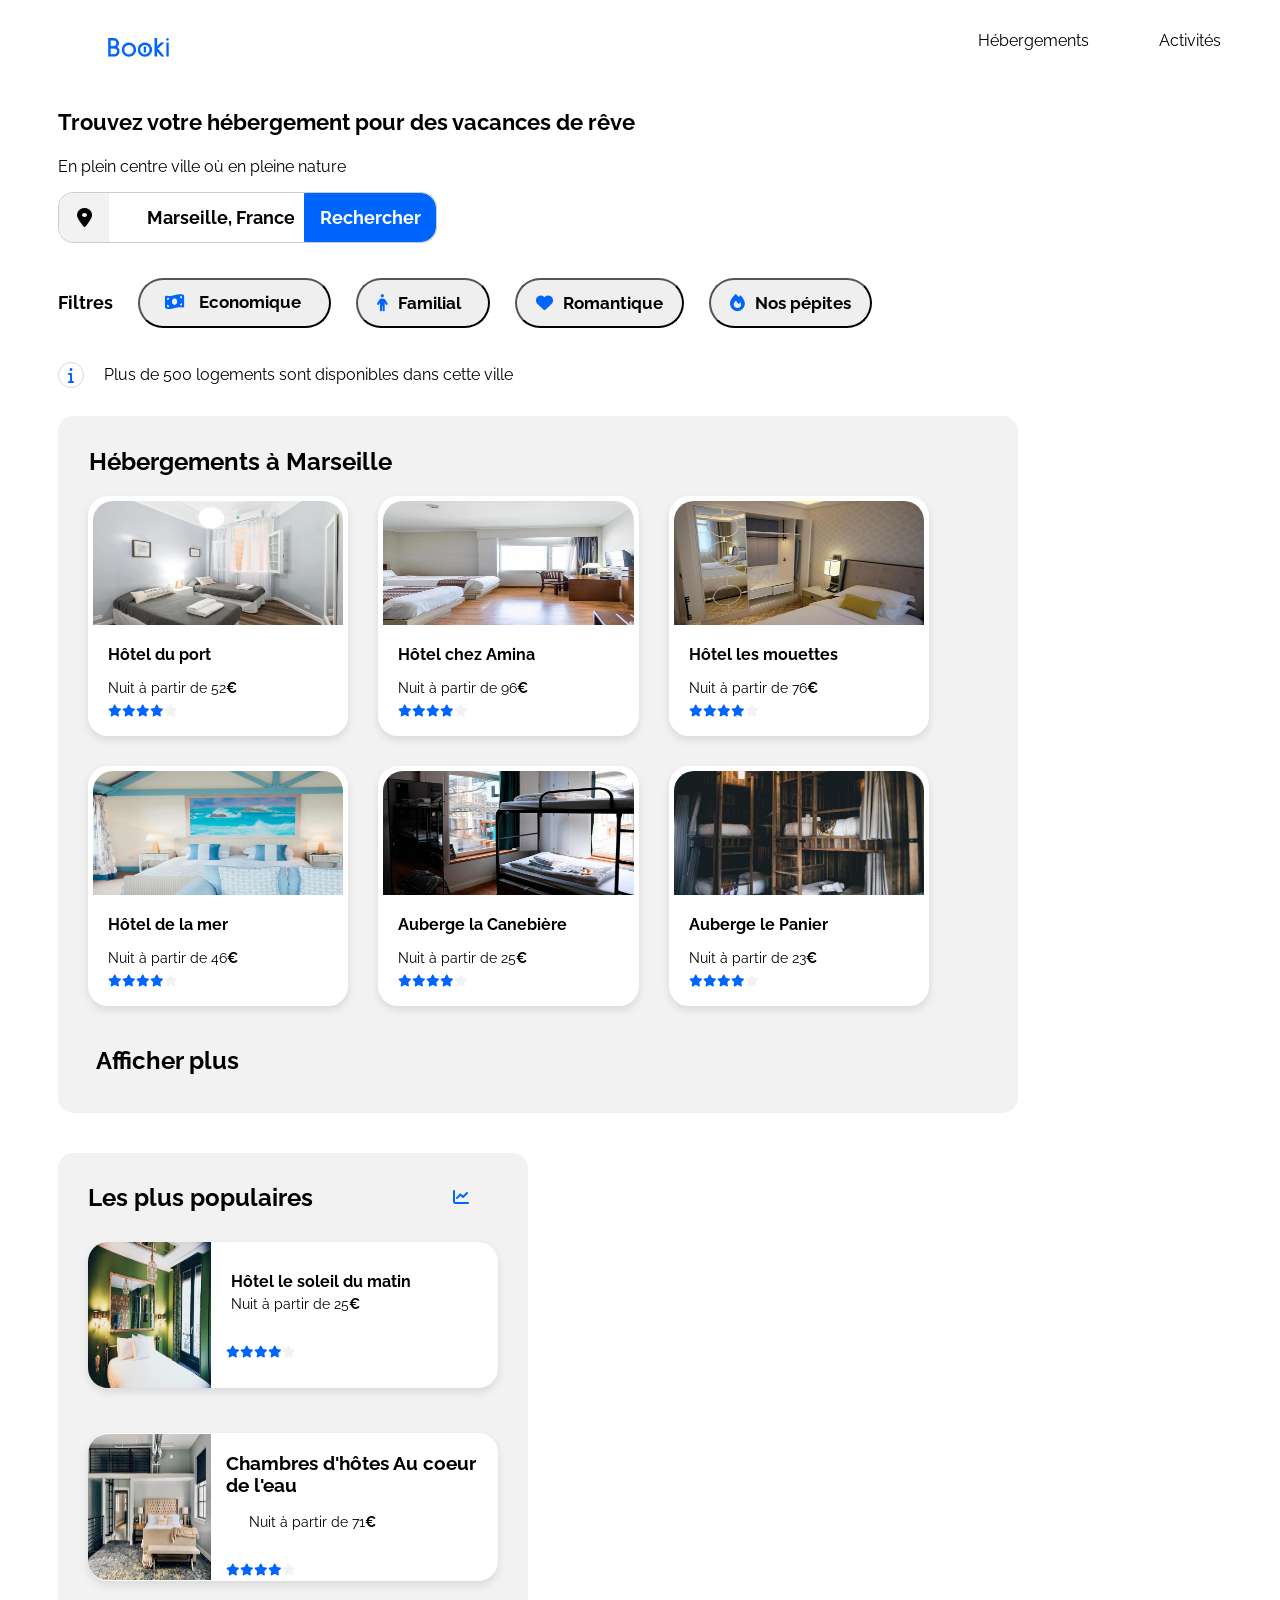
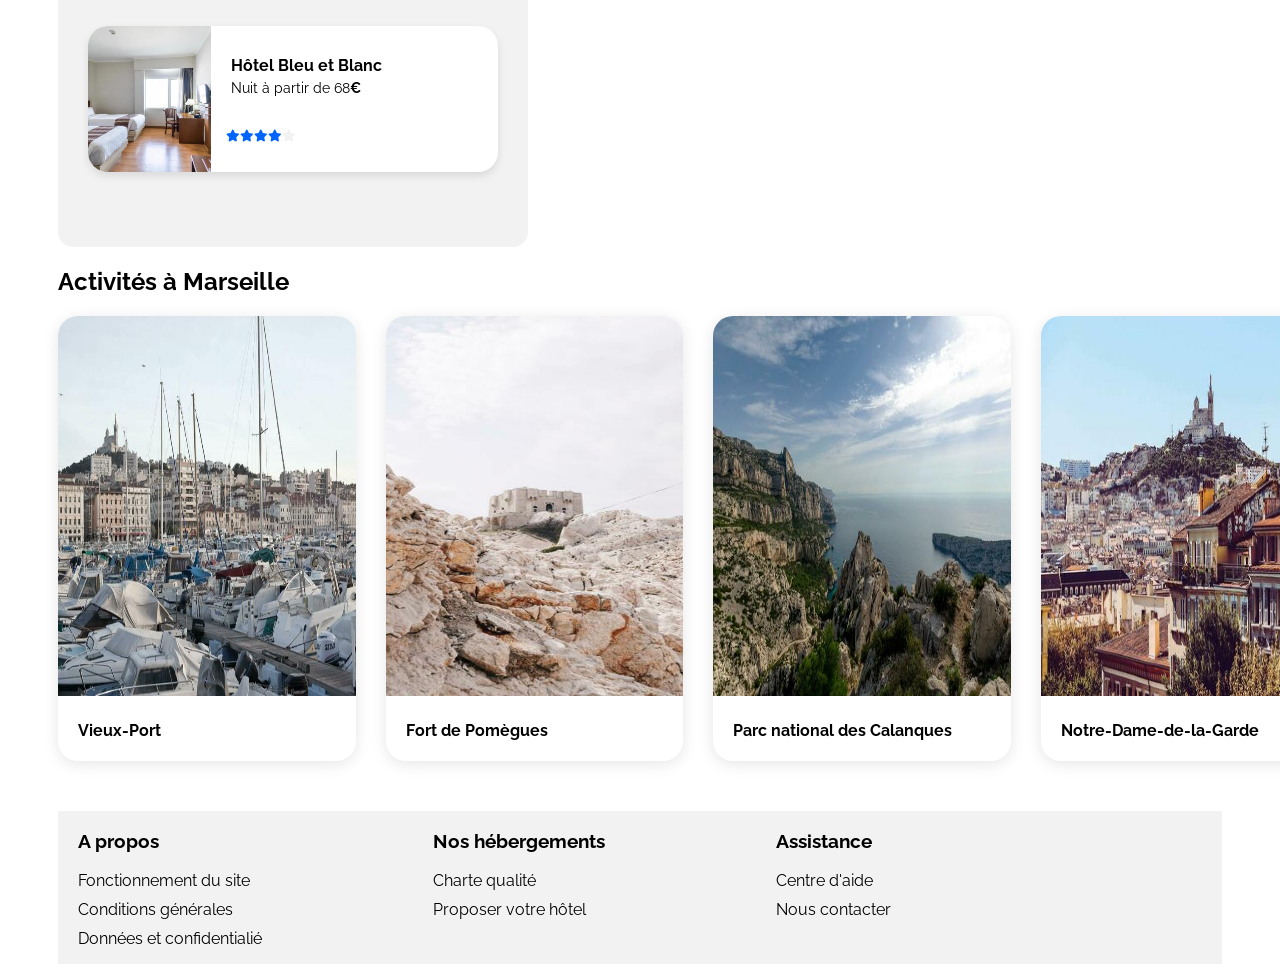
==== commit 556072a1: "Version finale du CSS du projet Booki" ====
--- a/index.html
+++ b/index.html
@@ -49,7 +49,7 @@
             <div class="full-filtres">
                 <h4 class="filtres">Filtres</h4>
                 <div class="filtres-media">
-                    <button type="button" class="economique"><span class="eco">
+                    <button type="button" class="economique filter-button"><span class="eco">
                             <i class="fa-solid fa-money-bill-wave"></i>Economique</span>
                     </button>
                     <button type="button" class="familial"><span class="famille">
@@ -225,7 +225,7 @@
                                 </div>
                             </div>
                         </div>
-
+                    </div>
                 </a>
                 <a href="#">
                     <div class="full-carte-aside">
@@ -274,74 +274,77 @@
             </aside>
 
         </div>
-        <div class="activite-marseille-titre">
-            <h2 id="activite" class="titre-activite-marseille">Activités à Marseille</h2>
-            <div class="full-activite-marseille">
-                <a href="#">
-                    <div class="card-activite">
-                        <img src="./images/activites/reno-laithienne.jpg" alt="images du Vieux Port de Marseille"
-                            class="img-activite-marseille">
-                        <div class="full-titre-activite">
-                            <h3 class="activite-titre">Vieux-Port</h3>
-                        </div>
-                    </div>
-                </a>
-                <a href="#">
-                    <div class="card-activite">
-                        <img src="./images/activites/paul-hermann.jpg" alt="images du Fort de Pomègues"
-                            class="img-activite-marseille">
-                        <div class="full-titre-activite">
-                            <h3 class="activite-titre">Fort de Pomègues</h3>
-                        </div>
-
-                </a>
-            </div>
-            <a href="#">
-                <div class="card-activite">
-                    <img src="./images/activites/kilyan-sockalingum.jpg" alt="images du Parc national des Calanques"
-                        class="img-activite-marseille">
-                    <div class="full-titre-activite">
-                        <h3 class="activite-titre">Parc national des Calanques</h3>
-                    </div>
-                </div>
-            </a>
-            <a href="#">
-                <div class="card-activite">
-                    <img src="./images/activites/florian-wehde.jpg" alt="images de Notre-Dame-de-la-Garde"
-                        class="img-activite-marseille">
-                    <div class="full-titre-activite">
-                        <h3 class="activite-titre">Notre-Dame-de-la-Garde</h3>
-                    </div>
-                </div>
-            </a>
+        <div class="activite">
+            <div class="activite-marseille-titre">
+                <h2 id="activite" class="titre-activite-marseille">Activités à Marseille</h2>
+                <div class="full-activite-marseille">
+                    <a href="#">
+                        <div class="card-activite">
+                            <img src="./images/activites/reno-laithienne.jpg" alt="images du Vieux Port de Marseille"
+                                class="img-activite-marseille">
+                            <div class="full-titre-activite">
+                                <h3 class="activite-titre">Vieux-Port</h3>
+                            </div>
+                        </div>
+                    </a>
+                    <a href="#">
+                        <div class="card-activite">
+                            <img src="./images/activites/paul-hermann.jpg" alt="images du Fort de Pomègues"
+                                class="img-activite-marseille">
+                            <div class="full-titre-activite">
+                                <h3 class="activite-titre">Fort de Pomègues</h3>
+                            </div>
+
+                        </div>
+                    </a>
+                    <a href="#">
+                        <div class="card-activite">
+                            <img src="./images/activites/kilyan-sockalingum.jpg"
+                                alt="images du Parc national des Calanques" class="img-activite-marseille">
+                            <div class="full-titre-activite">
+                                <h3 class="activite-titre">Parc national des Calanques</h3>
+                            </div>
+                        </div>
+                    </a>
+                    <a href="#">
+                        <div class="card-activite">
+                            <img src="./images/activites/florian-wehde.jpg" alt="images de Notre-Dame-de-la-Garde"
+                                class="img-activite-marseille">
+                            <div class="full-titre-activite">
+                                <h3 class="activite-titre">Notre-Dame-de-la-Garde</h3>
+                            </div>
+                        </div>
+                    </a>
+                </div>
+            </div>
+
+
         </div>
-
-
-    </div>
-    <footer class="footer">
-        <div class="a-propos-footer">
-            <h3 class="titre-a-propos-footer">A propos</h3>
-            <ul class="ma-liste">
-                <li class="fonctionnement">Fonctionnement du site</li>
-                <li class="conditions-generales">Conditions générales</li>
-                <li class="donnees-confidentialite">Données et confidentialié</li>
-            </ul>
+        <footer class="footer">
+            <div class="a-propos-footer">
+                <h3 class="titre-a-propos-footer">A propos</h3>
+                <ul class="ma-liste">
+                    <li class="fonctionnement">Fonctionnement du site</li>
+                    <li class="conditions-generales">Conditions générales</li>
+                    <li class="donnees-confidentialite">Données et confidentialié</li>
+                </ul>
+            </div>
+            <div class="hebergement-footer">
+                <h3 class="titre-hebergement-footer">Nos hébergements</h3>
+                <ul class="ma-liste">
+                    <li class="charte-qualite">Charte qualité</li>
+                    <li class="proposer-hotel">Proposer votre hôtel</li>
+                </ul>
+            </div>
+            <div class="assitance-footer">
+                <h3 class="titre-assistance-footer">Assistance</h3>
+                <ul class="ma-liste">
+                    <li class="centre-aide">Centre d'aide</li>
+                    <li class="nous-contacter">Nous contacter</li>
+                </ul>
+            </div>
+        </footer>
         </div>
-        <div class="hebergement-footer">
-            <h3 class="titre-hebergement-footer">Nos hébergements</h3>
-            <ul class="ma-liste">
-                <li class="charte-qualite">Charte qualité</li>
-                <li class="proposer-hotel">Proposer votre hôtel</li>
-            </ul>
-        </div>
-        <div class="assitance-footer">
-            <h3 class="titre-assistance-footer">Assistance</h3>
-            <ul class="ma-liste">
-                <li class="centre-aide">Centre d'aide</li>
-                <li class="nous-contacter">Nous contacter</li>
-            </ul>
-        </div>
-    </footer>
 </body>
 
 </html>
--- a/css/style.css
+++ b/css/style.css
@@ -156,7 +156,6 @@
 }
 
 .logo-header {
-    height: 19px;
     width: 61.09px;
     display: flex;
     justify-content: left;
@@ -168,11 +167,10 @@
 }
 
 .lien-header {
-    width: 244px;
-    display: flex; 
+    display: flex;
     gap: 68px;
-    justify-content: space-around; 
-    align-items: center; 
+    justify-content: space-around;
+    align-items: center;
 }
 
 .hebergements {
@@ -192,10 +190,6 @@
 }
 
 .link {
-    display: flex;
-    justify-content: space-around;
-    width: 100%;
-    height: 100%;
     border-top: transparent solid 2px;
 }
 
@@ -203,7 +197,7 @@
     border-top : blue solid 2px ;
     color : #0065FC;
     display : flex;
-    justify-content: space-around;
+    justify-content: flex-start;
 }
 
 .header {
@@ -237,8 +231,8 @@
 }
 
 .button-marseille::placeholder {
-    color: #000000; 
-    opacity: 1; 
+    color: #000000;
+    opacity: 1;
 }
 
 .button-marseille {
@@ -289,6 +283,7 @@
 
 .filtres-media {
     display: flex;
+    flex-wrap: wrap;
     align-items: center;
     gap: 25px;
 }
@@ -302,6 +297,10 @@
 
 .filtres {
     font-size: 18px;
+}
+
+.filter-button {
+    cursor: pointer;
 }
 
 .economique {
@@ -309,6 +308,7 @@
     height: 50px;
     border-radius: 25px;
     padding: 4px 19px 4px 19px;
+    cursor: pointer;
 }
 
 .familial {
@@ -316,20 +316,21 @@
     height: 50px;
     border-radius: 25px;
     padding: 4px 19px 4px 19px;
+    cursor: pointer;
 }
 
 .romantique {
-    width: 170px;
     height: 50px;
     border-radius: 25px;
     padding: 4px 19px 4px 19px;
+    cursor: pointer;
 }
 
 .pepites {
-    width: 167px;
     height: 50px;
     border-radius: 25px;
     padding: 4px 19px 4px 19px;
+    cursor: pointer;
 }
 
 .economique:hover {
@@ -367,7 +368,6 @@
 }
 
 .rom {
-    width: 100px;
     font-weight: 700;
     font-size: 17px;
     display: flex;
@@ -376,7 +376,6 @@
 }
 
 .pep {
-    width: 97px;
     font-weight: 700;
     font-size: 17px;
     display: flex;
@@ -398,7 +397,6 @@
 }
 
 .logement {
-    width: 1340px;
     height: 24px;
     display: flex;
     align-items: center;
@@ -437,6 +435,7 @@
 
 .hebergement-populaire {
     display: flex;
+    flex-wrap: wrap;
     gap: 40px;
 }
 
@@ -445,11 +444,13 @@
     border-radius: 15px;
     background-color: #F2F2F2;
     padding: 30px;
+    max-width: 900px;
 }
 
 .card-desktop {
     gap: 30px;
-    display: grid;
+    display: flex;
+    flex-wrap: wrap;
     grid-template-columns: repeat(3, 1fr);
     grid-template-rows: repeat(2, 1fr);
     margin-bottom: 40px;
@@ -461,7 +462,6 @@
 }
 
 .aside-info {
-    width: 429px;
     background-color: #f2f2f2;
     padding: 30px;
     border-radius: 15px;
@@ -490,7 +490,6 @@
 
 .card-content {
     width: 250.33px;
-    height: 64.25px;
     border-radius: 20px;
     background-color: #ffffff;
 }
@@ -501,6 +500,10 @@
 }
 
 .card-rating {
+    width: 81px;
+    padding-left: 15px;
+    display: flex;
+    align-items: flex-start;
     margin-top: 5px;
 }
 
@@ -515,7 +518,6 @@
 
 .card-txt {
     width: 268px;
-    height: 64.25px;
     padding-left: 15px;
 }
 
@@ -611,7 +613,6 @@
 }
 
 .populaires-aside {
-    width: 300.31px;
     margin: 0px;
 }
 
@@ -680,17 +681,14 @@
     margin-top: 0px;
 }
 
-.card-rating {
-    width: 81px;
-    height: 13.25px;
-    padding-left: 15px;
-    display: flex;
-    align-items: flex-start;
-    margin-top: 5px;
-}
-
 .activite-marseille-titre {
     padding-bottom: 50px;
+}
+
+.activite {
+    display: flex;
+    flex-wrap: wrap;
+    gap: 40px;
 }
 
 
@@ -699,7 +697,6 @@
 @media (max-width: 767.98px) {
 
     .body {
-        height: 4058px;
         width: 100%;
         top: 188px;
     }
@@ -753,9 +750,6 @@
 
     .hebergement-recherche {
         width: 100%;
-
-        padding-left: 20px;
-        padding-right: 20px;
         gap: 35px;
     }
 
@@ -847,7 +841,7 @@
         width: 100%;
         height: 161px;
         gap: 20px;
-        display: grid;
+        display: flex;
         align-items: flex-start;
         grid-template-columns: repeat(2, 1fr);
         margin-bottom: 15px;
@@ -860,17 +854,11 @@
     }
 
     .aside-info {
-        width: 100%;
         height: 569px;
-        padding: 30px 20px 30px 20px;
         gap: 0px;
-        display: grid;
+        display: flex;
         flex-direction: column;
         background-color: #F2F2F2;
-    }
-
-    .full-carte-aside {
-        width: 100%;
     }
 
     .carte-blanche-aside {
@@ -919,7 +907,6 @@
     }
 
     .full-hebergement-carre {
-        width: 100%;
         height: auto;
         padding-left: 0px;
         gap: 15px;
@@ -933,7 +920,6 @@
     }
 
     .card-desktop {
-        width: 100%;
         padding: 20px;
         gap: 15px;
         display: grid;
@@ -979,7 +965,6 @@
         display: flex;
         flex-direction: column;
         width: 100%;
-        height: 569px;
         padding-top: 30px;
         padding-right: 20px;
         padding-bottom: 30px;
@@ -1002,12 +987,15 @@
         height: 60px;
         gap: 5px;
     }
+
     .populaires-cards a {
         width: 30%;
     }
+
     .populaires-cards .card-title {
         font-size: 14px;
     }
+
     .populaires-cards .card-subtitle {
         font-size: 13px;
     }
